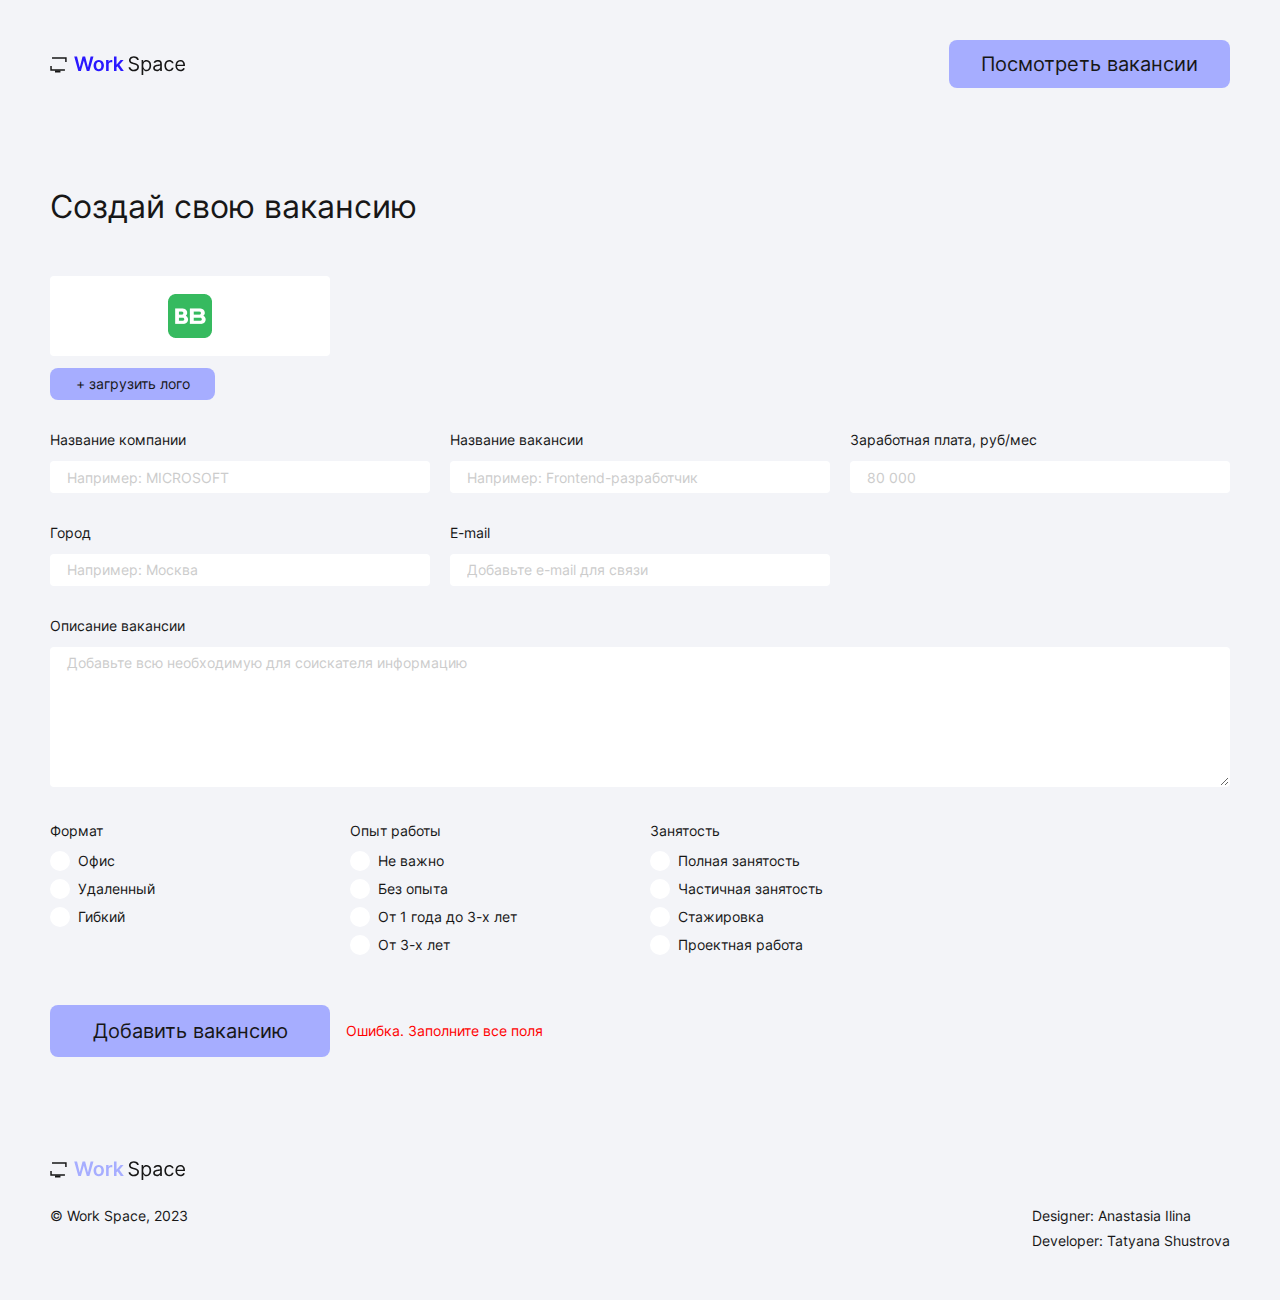
==== employer.html @ 295aa9eb "Страница работодателя, html + css" ====
<!DOCTYPE html>
<html lang="ru">
<head>
  <meta charset="UTF-8">
  <meta name="viewport" content="width=device-width, initial-scale=1.0">
  <title>Work Space - Найди работу своей мечты</title>
  <link rel="preload" href="./fonts/inter-regular.woff2" as="font" type="font/woff2" crossorigin>
  <link rel="stylesheet" href="./index.css">
  <script src="./js/choices.min.js" defer></script>
  <script src="./js/script.js" defer></script>
</head>
<body>

  <header class="header">
    <div class="container header__container">
      <img class="header__logo" src="./img/logo.svg" alt="Логотип WorkSpace" width="137" height="24">
      <a class="header__link" href="#vacancies">Посмотреть вакансии</a>
    </div>
  </header>

  <main>
    <section class="employer">
      <div class="container">
        <h1 class="employer__title">Создай свою вакансию</h1>

        <form class="employer__form">
          <div class="employer__file file">
            <div class="file__wrap-preview">
              <img class="file__preview" src="./img/vv.png" alt="#">
            </div>

            <div class="file__wrap-btn">
              <label class="file__label" for="logo">+ загрузить лого</label>
              <input class="file__input" type="file" id="logo" name="logo" accept="image/png, image/jpeg">
            </div>
          </div>

          <fieldset class="employer__fieldset-input">
            <div class="employer__wrap-input">
              <label class="employer__label" for="company">Название компании</label>
              <input class="employer__input" id="company" name="company" type="text" placeholder="Например: MICROSOFT">
            </div>

            <div class="employer__wrap-input">
              <label class="employer__label" for="title">Название вакансии</label>
              <input class="employer__input" id="title" name="title" type="text" placeholder="Например: Frontend-разработчик">
            </div>

            <div class="employer__wrap-input">
              <label class="employer__label" for="salary">Заработная плата, руб/мес</label>
              <input class="employer__input" id="salary" name="salary" type="number" placeholder="80 000">
            </div>

            <div class="employer__wrap-input">
              <label class="employer__label" for="location">Город</label>
              <input class="employer__input" id="location" name="location" type="text" placeholder="Например: Москва">
            </div>

            <div class="employer__wrap-input">
              <label class="employer__label" for="email">E-mail</label>
              <input class="employer__input" id="email" name="email" type="email" placeholder="Добавьте e-mail для связи">
            </div>
          </fieldset>

          <fieldset class="employer__fieldset-textarea">
            <label class="employer__label" for="description">Описание вакансии</label>
            <textarea class="employer__textarea" name="description" id="description" placeholder="Добавьте всю необходимую для соискателя информацию"></textarea>
          </fieldset>

          <div class="employer__radio-buttons">
            <fieldset class="employer__fieldset-radio">
              <legend class="employer__legend">Формат</legend>
              <label class="employer__label-radio radio">
                <input class="radio__input" name="format" type="radio" value="Офис">Офис
              </label>
              <label class="employer__label-radio radio">
                <input class="radio__input" name="format" type="radio" value="Удаленный">Удаленный
              </label>
              <label class="employer__label-radio radio">
                <input class="radio__input" name="format" type="radio" value="Гибкий">Гибкий
              </label>
            </fieldset>

            <fieldset class="employer__fieldset-radio">
              <legend class="employer__legend">Опыт работы</legend>
              <label class="employer__label-radio radio">
                <input class="radio__input" name="experience" type="radio" value="Не важно">Не важно
              </label>
              <label class="employer__label-radio radio">
                <input class="radio__input" name="experience" type="radio" value="Без опыта">Без опыта
              </label>
              <label class="employer__label-radio radio">
                <input class="radio__input" name="experience" type="radio" value="От 1 года до 3-х лет">От 1 года до 3-х лет
              </label>
              <label class="employer__label-radio radio">
                <input class="radio__input" name="experience" type="radio" value="От 3-х лет">От 3-х лет
              </label>
            </fieldset>

            <fieldset class="employer__fieldset-radio">
              <legend class="employer__legend">Занятость</legend>
              <label class="employer__label-radio radio">
                <input class="radio__input" name="type" type="radio" value="Полная занятость">Полная занятость
              </label>
              <label class="employer__label-radio radio">
                <input class="radio__input" name="type" type="radio" value="Частичная занятость">Частичная занятость
              </label>
              <label class="employer__label-radio radio">
                <input class="radio__input" name="type" type="radio" value="Стажировка">Стажировка
              </label>
              <label class="employer__label-radio radio">
                <input class="radio__input" name="type" type="radio" value="Проектная работа">Проектная работа
              </label>
            </fieldset>
          </div>
          
          <div class="employer__wrap-submit">
            <button class="employer__submit" type="submit">Добавить вакансию</button>
            <div class="employer__error">
              <p>Ошибка. Заполните все поля</p>
            </div>
          </div>
        </form>
      </div>
    </section>
  </main>

  <footer class="footer">
    <div class="container footer__container">
      <img class="footer__logo" src="./img/footer-logo.svg" alt="Логотип WorkSpace" width="137" height="24">
      <p class="footer__copyright">&copy; Work Space, 2023</p>
      <ul class="footer__contacts">
        <li class="footer__contact">Designer: 
          <a class="footer__link" href="#!">Anastasia Ilina</a>
        </li>
        <li class="footer__contact">Developer: 
          <a class="footer__link" href="#!">Tatyana Shustrova</a>
        </li>
      </ul>
    </div>
  </footer>
  
</body>
</html>
---- index.css ----
@import url(./css/normalize.css);
@import url(./css/choices.min.css);
@import url(./css/style.css);
@import url(./css/header.css);
@import url(./css/hero.css);
@import url(./css/vacancies.css);
@import url(./css/filter.css);
@import url(./css/choices.css);
@import url(./css/checkbox.css);
@import url(./css/radio.css);
@import url(./css/cards.css);
@import url(./css/vacancy.css);
@import url(./css/employer.css);
@import url(./css/file.css);
@import url(./css/footer.css);
@import url(./css/modal.css);
@import url(./css/detail.css);
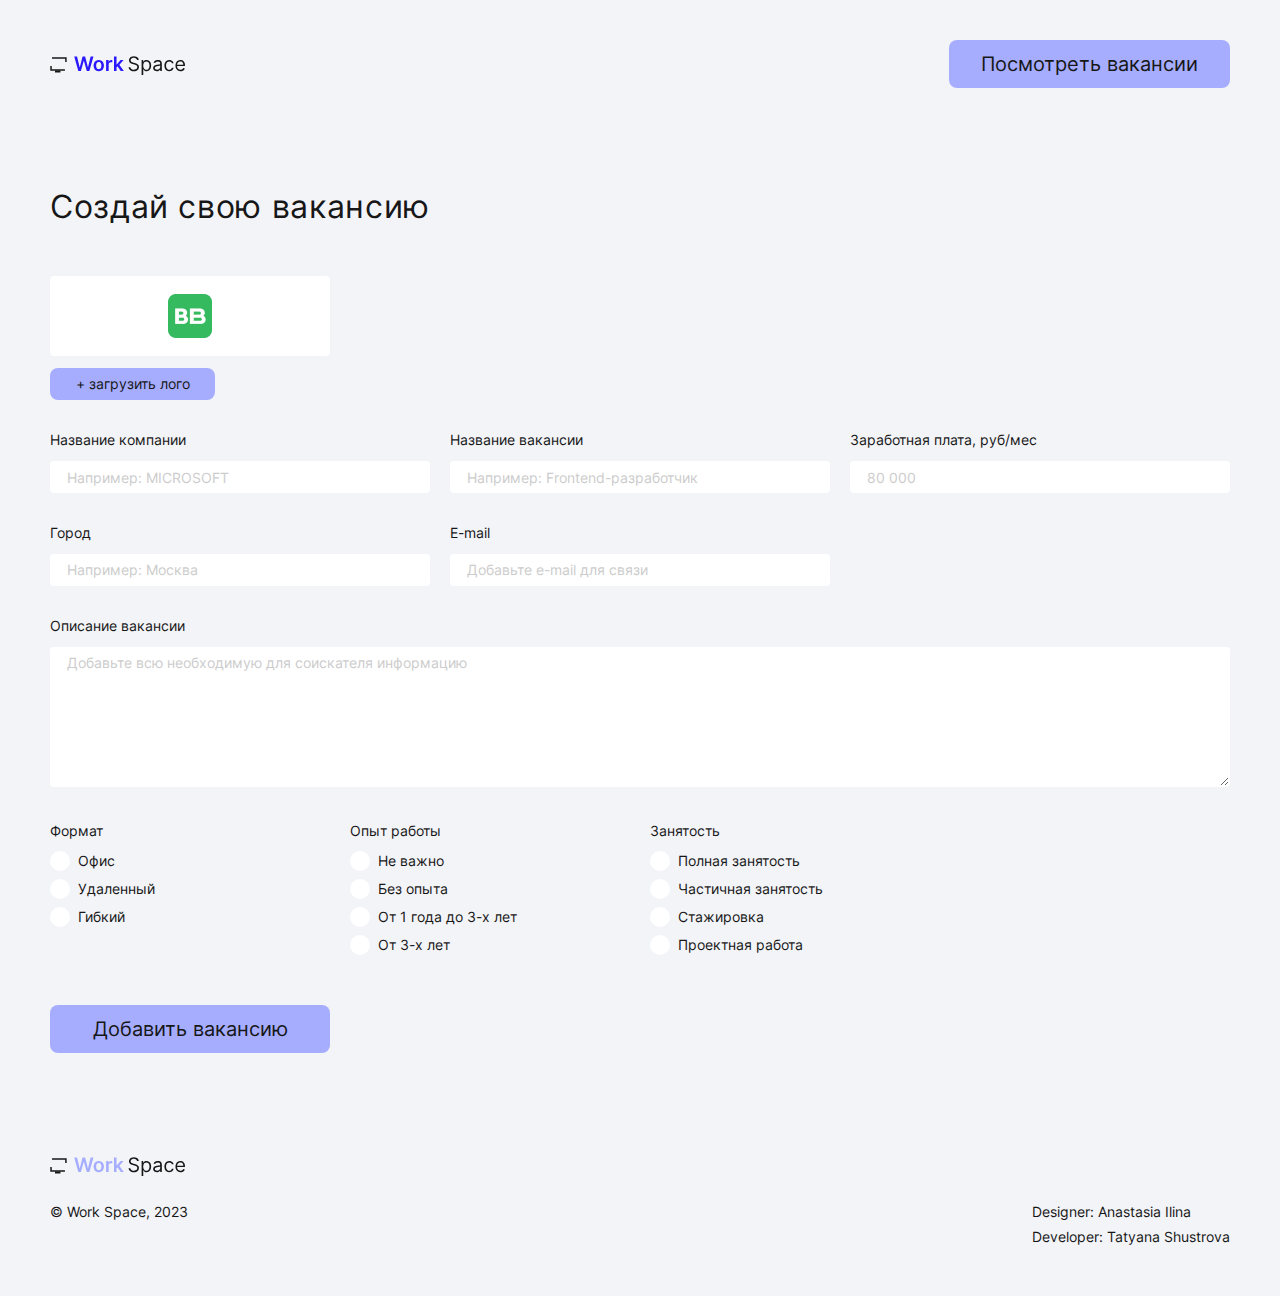
==== commit d2fd98f0: "создание кнопки добавить в хедере + pixel perfect" ====
--- a/employer.html
+++ b/employer.html
@@ -13,8 +13,8 @@
 
   <header class="header">
     <div class="container header__container">
-      <img class="header__logo" src="./img/logo.svg" alt="Логотип WorkSpace" width="137" height="24">
-      <a class="header__link" href="#vacancies">Посмотреть вакансии</a>
+      <a href="index.html"><img class="header__logo" src="./img/logo.svg" alt="Логотип WorkSpace" width="137" height="24"></a>
+      <a class="header__link" href="index.html#vacancies">Посмотреть вакансии</a>
     </div>
   </header>
 
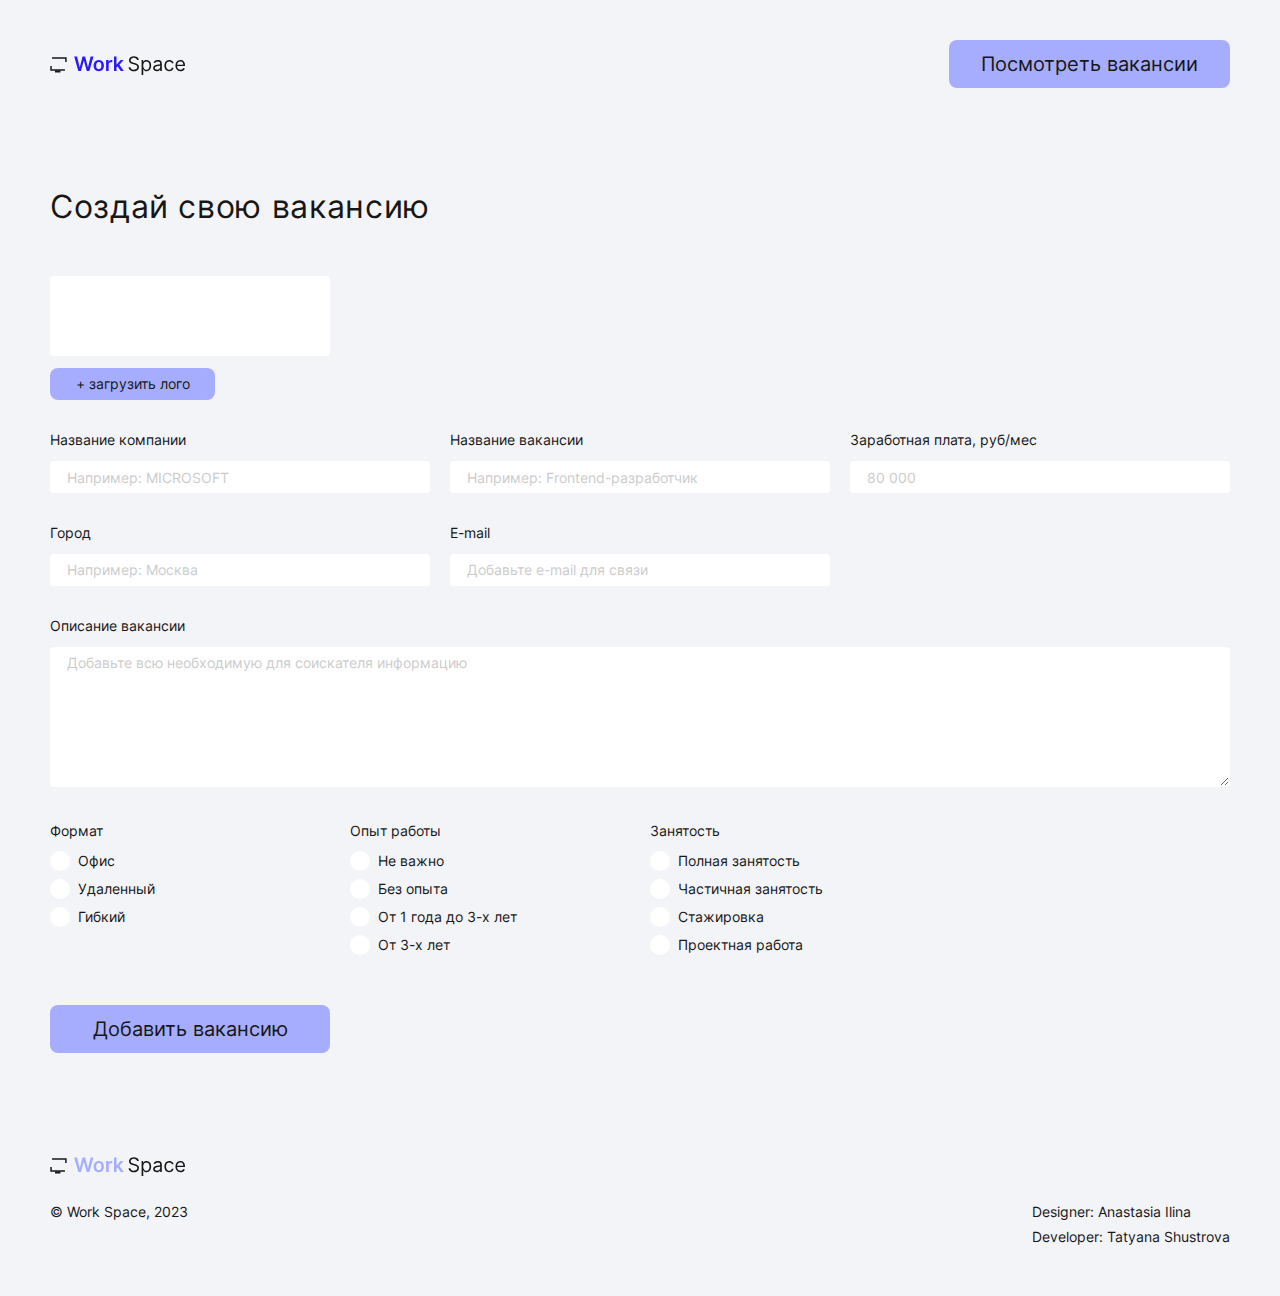
==== commit 3610004f: "настройка валидации формы" ====
--- a/employer.html
+++ b/employer.html
@@ -3,17 +3,17 @@
 <head>
   <meta charset="UTF-8">
   <meta name="viewport" content="width=device-width, initial-scale=1.0">
-  <title>Work Space - Найди работу своей мечты</title>
+  <title>Work Space - Добавить вакансию</title>
   <link rel="preload" href="./fonts/inter-regular.woff2" as="font" type="font/woff2" crossorigin>
   <link rel="stylesheet" href="./index.css">
-  <script src="./js/choices.min.js" defer></script>
+  <script src="./js/just-validate.min.js" defer></script>
   <script src="./js/script.js" defer></script>
 </head>
 <body>
 
   <header class="header">
     <div class="container header__container">
-      <a href="index.html"><img class="header__logo" src="./img/logo.svg" alt="Логотип WorkSpace" width="137" height="24"></a>
+      <a class="header__logo-link" href="index.html"><img class="header__logo" src="./img/logo.svg" alt="Логотип WorkSpace" width="137" height="24"></a>
       <a class="header__link" href="index.html#vacancies">Посмотреть вакансии</a>
     </div>
   </header>
@@ -26,12 +26,12 @@
         <form class="employer__form">
           <div class="employer__file file">
             <div class="file__wrap-preview">
-              <img class="file__preview" src="./img/vv.png" alt="#">
+              <img class="file__preview" src="" alt="">
             </div>
 
             <div class="file__wrap-btn">
               <label class="file__label" for="logo">+ загрузить лого</label>
-              <input class="file__input" type="file" id="logo" name="logo" accept="image/png, image/jpeg">
+              <input class="file__input" type="file" id="logo" name="logo" accept="image/png, image/jpeg" required>
             </div>
           </div>
 
@@ -68,7 +68,7 @@
           </fieldset>
 
           <div class="employer__radio-buttons">
-            <fieldset class="employer__fieldset-radio">
+            <fieldset class="employer__fieldset-radio" id="fotmat">
               <legend class="employer__legend">Формат</legend>
               <label class="employer__label-radio radio">
                 <input class="radio__input" name="format" type="radio" value="Офис">Офис
@@ -81,7 +81,7 @@
               </label>
             </fieldset>
 
-            <fieldset class="employer__fieldset-radio">
+            <fieldset class="employer__fieldset-radio" id="experience">
               <legend class="employer__legend">Опыт работы</legend>
               <label class="employer__label-radio radio">
                 <input class="radio__input" name="experience" type="radio" value="Не важно">Не важно
@@ -97,7 +97,7 @@
               </label>
             </fieldset>
 
-            <fieldset class="employer__fieldset-radio">
+            <fieldset class="employer__fieldset-radio" id="type">
               <legend class="employer__legend">Занятость</legend>
               <label class="employer__label-radio radio">
                 <input class="radio__input" name="type" type="radio" value="Полная занятость">Полная занятость
@@ -116,9 +116,7 @@
           
           <div class="employer__wrap-submit">
             <button class="employer__submit" type="submit">Добавить вакансию</button>
-            <div class="employer__error">
-              <p>Ошибка. Заполните все поля</p>
-            </div>
+            <div class="employer__error"></div>
           </div>
         </form>
       </div>
